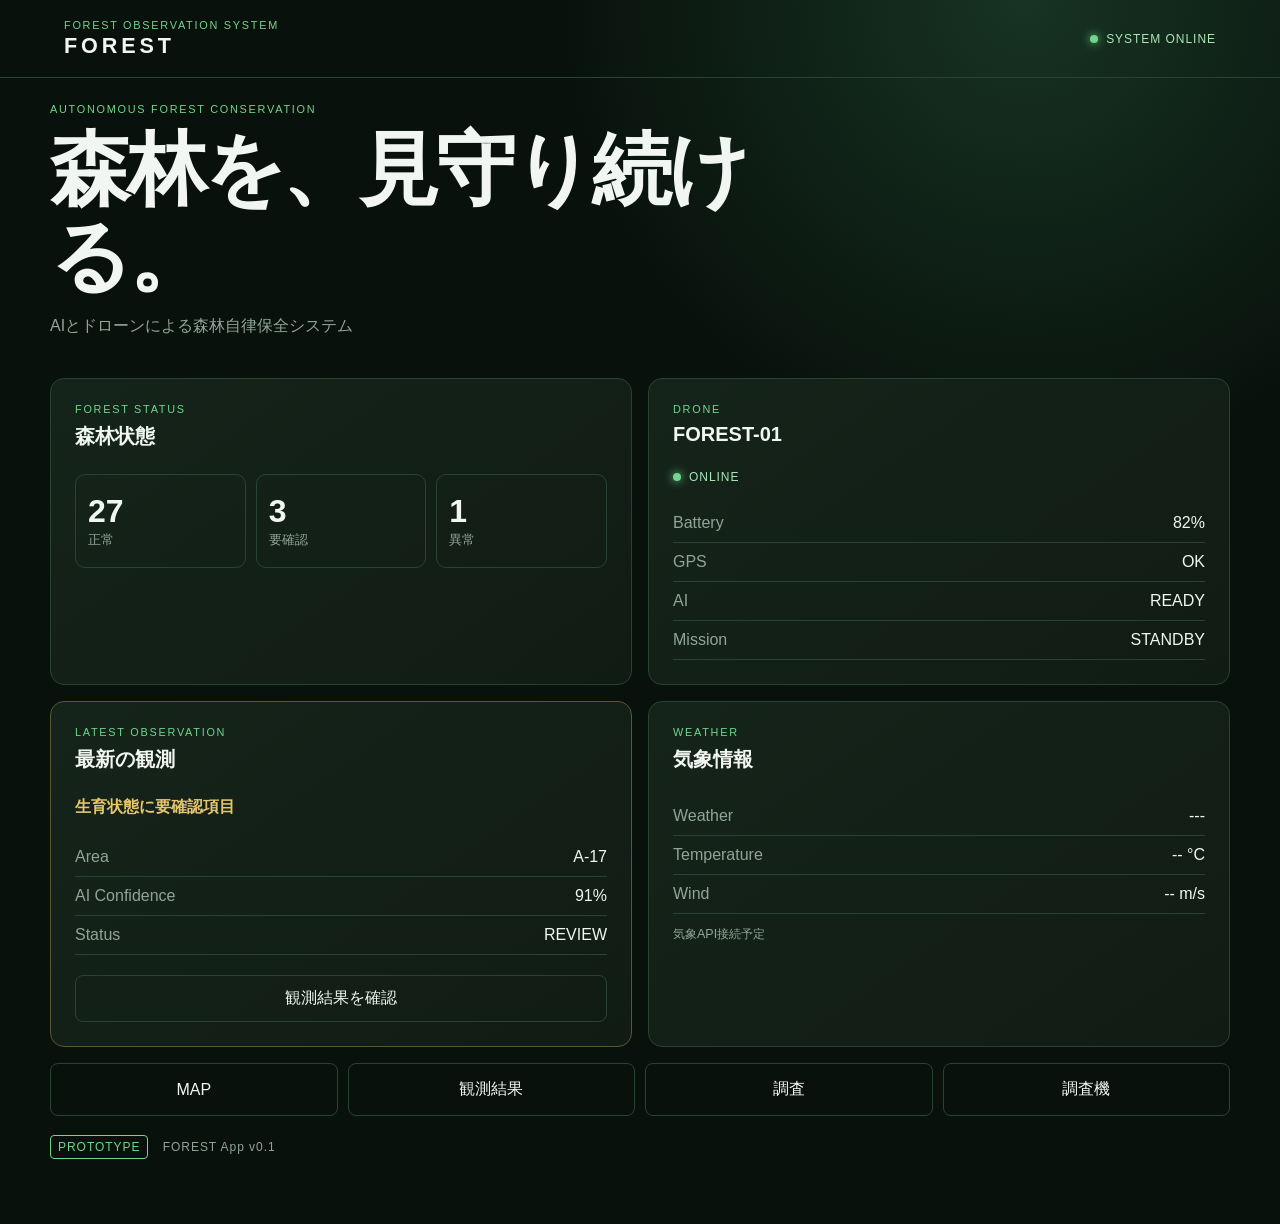
==== forest/index.html @ d8ef64b0 "feat: add FOREST web app prototype" ====
<!DOCTYPE html>
<html lang="ja">
<head>
  <meta charset="UTF-8">
  <meta name="viewport" content="width=device-width, initial-scale=1.0">
  <meta name="theme-color" content="#10261a">
  <title>FOREST | 森林自律保全システム</title>
  <link rel="stylesheet" href="./css/app.css">
</head>

<body>
  <header class="topbar">
    <div>
      <p class="eyebrow">Forest Observation System</p>
      <h1>FOREST</h1>
    </div>
    <div class="system-status">
      <span class="status-dot"></span>
      SYSTEM ONLINE
    </div>
  </header>

  <main class="container">

    <section class="hero">
      <div>
        <p class="eyebrow">AUTONOMOUS FOREST CONSERVATION</p>
        <h2>森林を、見守り続ける。</h2>
        <p class="hero-text">
          AIとドローンによる森林自律保全システム
        </p>
      </div>
    </section>

    <section class="grid">

      <article class="card">
        <p class="card-label">FOREST STATUS</p>
        <h3>森林状態</h3>

        <div class="metrics">
          <div>
            <strong>27</strong>
            <span>正常</span>
          </div>

          <div>
            <strong>3</strong>
            <span>要確認</span>
          </div>

          <div>
            <strong>1</strong>
            <span>異常</span>
          </div>
        </div>
      </article>

      <article class="card">
        <p class="card-label">DRONE</p>
        <h3>FOREST-01</h3>

        <div class="drone-state">
          <span class="status-dot"></span>
          ONLINE
        </div>

        <dl>
          <div>
            <dt>Battery</dt>
            <dd>82%</dd>
          </div>
          <div>
            <dt>GPS</dt>
            <dd>OK</dd>
          </div>
          <div>
            <dt>AI</dt>
            <dd>READY</dd>
          </div>
          <div>
            <dt>Mission</dt>
            <dd>STANDBY</dd>
          </div>
        </dl>
      </article>

      <article class="card alert-card">
        <p class="card-label">LATEST OBSERVATION</p>
        <h3>最新の観測</h3>

        <p class="alert-title">生育状態に要確認項目</p>

        <dl>
          <div>
            <dt>Area</dt>
            <dd>A-17</dd>
          </div>
          <div>
            <dt>AI Confidence</dt>
            <dd>91%</dd>
          </div>
          <div>
            <dt>Status</dt>
            <dd>REVIEW</dd>
          </div>
        </dl>

        <button type="button" id="observationButton">
          観測結果を確認
        </button>
      </article>

      <article class="card">
        <p class="card-label">WEATHER</p>
        <h3>気象情報</h3>

        <dl>
          <div>
            <dt>Weather</dt>
            <dd>---</dd>
          </div>
          <div>
            <dt>Temperature</dt>
            <dd>-- °C</dd>
          </div>
          <div>
            <dt>Wind</dt>
            <dd>-- m/s</dd>
          </div>
        </dl>

        <p class="muted">気象API接続予定</p>
      </article>

    </section>

    <nav class="navigation">
      <button type="button">MAP</button>
      <button type="button">観測結果</button>
      <button type="button">調査</button>
      <button type="button">調査機</button>
    </nav>

    <section class="development">
      <span>PROTOTYPE</span>
      FOREST App v0.1
    </section>

  </main>

  <script src="./js/app.js"></script>
</body>
</html>
---- forest/css/app.css ----
:root {
  --bg: #08110c;
  --panel: #101b14;
  --panel-light: #15241a;
  --line: #294333;
  --green: #71d58b;
  --green-soft: #a9e7b7;
  --text: #f1f6f2;
  --muted: #91a597;
  --warning: #e5c66d;
}

* {
  box-sizing: border-box;
}

html {
  background: var(--bg);
}

body {
  margin: 0;
  min-height: 100vh;
  background:
    radial-gradient(circle at 80% 0%, #173322 0%, transparent 30%),
    var(--bg);
  color: var(--text);
  font-family:
    -apple-system,
    BlinkMacSystemFont,
    "Segoe UI",
    "Noto Sans JP",
    sans-serif;
}

button {
  font: inherit;
}

.topbar {
  min-height: 78px;
  padding: 16px clamp(20px, 5vw, 70px);
  border-bottom: 1px solid var(--line);

  display: flex;
  justify-content: space-between;
  align-items: center;
}

.topbar h1 {
  margin: 2px 0 0;
  letter-spacing: 0.18em;
  font-size: 1.35rem;
}

.eyebrow,
.card-label {
  margin: 0;
  color: var(--green);
  font-size: 0.68rem;
  letter-spacing: 0.16em;
  text-transform: uppercase;
}

.system-status,
.drone-state {
  display: flex;
  align-items: center;
  gap: 8px;
  color: var(--green-soft);
  font-size: 0.75rem;
  letter-spacing: 0.08em;
}

.status-dot {
  width: 8px;
  height: 8px;
  background: var(--green);
  border-radius: 50%;
  box-shadow: 0 0 10px var(--green);
}

.container {
  width: min(1180px, calc(100% - 32px));
  margin: 0 auto;
  padding-bottom: 70px;
}

.hero {
  min-height: 300px;
  display: flex;
  align-items: center;
}

.hero h2 {
  max-width: 760px;
  margin: 12px 0;
  font-size: clamp(2.2rem, 7vw, 5rem);
  line-height: 1.08;
  letter-spacing: -0.04em;
}

.hero-text {
  color: var(--muted);
  font-size: 1rem;
}

.grid {
  display: grid;
  grid-template-columns: repeat(2, 1fr);
  gap: 16px;
}

.card {
  min-height: 230px;
  padding: 24px;
  background: linear-gradient(145deg, var(--panel-light), var(--panel));
  border: 1px solid var(--line);
  border-radius: 14px;
}

.card h3 {
  margin: 8px 0 24px;
  font-size: 1.25rem;
}

.metrics {
  display: grid;
  grid-template-columns: repeat(3, 1fr);
  gap: 10px;
}

.metrics div {
  padding: 18px 12px;
  border: 1px solid var(--line);
  border-radius: 10px;
}

.metrics strong {
  display: block;
  font-size: 2rem;
}

.metrics span {
  color: var(--muted);
  font-size: 0.8rem;
}

dl {
  margin: 20px 0 0;
}

dl div {
  padding: 10px 0;
  border-bottom: 1px solid var(--line);
  display: flex;
  justify-content: space-between;
  gap: 20px;
}

dt {
  color: var(--muted);
}

dd {
  margin: 0;
}

.alert-card {
  border-color: #5b5533;
}

.alert-title {
  color: var(--warning);
  font-weight: 600;
}

.card button,
.navigation button {
  border: 1px solid var(--line);
  border-radius: 8px;
  background: transparent;
  color: var(--text);
  cursor: pointer;
}

.card button {
  width: 100%;
  margin-top: 20px;
  padding: 12px;
}

.card button:hover,
.navigation button:hover {
  border-color: var(--green);
  color: var(--green-soft);
}

.muted {
  color: var(--muted);
  font-size: 0.78rem;
}

.navigation {
  margin-top: 16px;
  display: grid;
  grid-template-columns: repeat(4, 1fr);
  gap: 10px;
}

.navigation button {
  padding: 15px 10px;
}

.development {
  margin-top: 24px;
  color: var(--muted);
  font-size: 0.75rem;
  letter-spacing: 0.08em;
}

.development span {
  margin-right: 10px;
  padding: 4px 7px;
  border: 1px solid var(--green);
  color: var(--green);
  border-radius: 4px;
}

@media (max-width: 720px) {
  .system-status {
    font-size: 0;
  }

  .hero {
    min-height: 240px;
  }

  .grid {
    grid-template-columns: 1fr;
  }

  .navigation {
    grid-template-columns: repeat(2, 1fr);
  }

  .metrics strong {
    font-size: 1.5rem;
  }
}
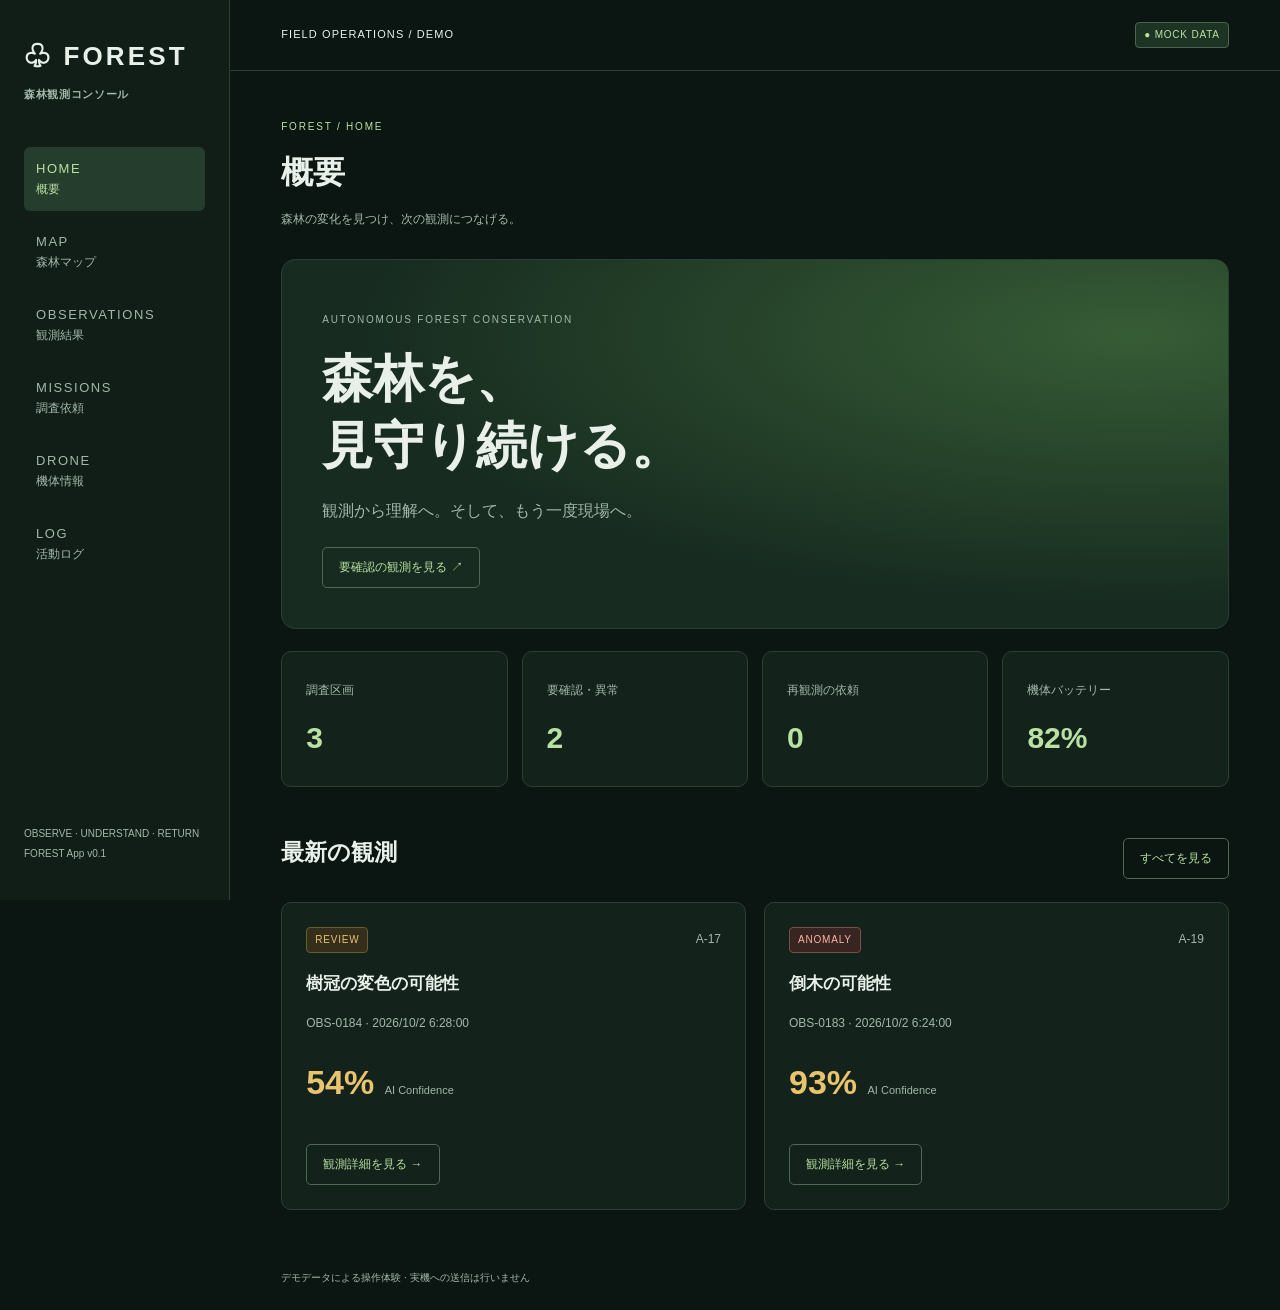
==== commit 3f1355f0: "feat: build interactive FOREST app prototype" ====
--- a/forest/index.html
+++ b/forest/index.html
@@ -1,154 +1,3 @@
-<!DOCTYPE html>
-<html lang="ja">
-<head>
-  <meta charset="UTF-8">
-  <meta name="viewport" content="width=device-width, initial-scale=1.0">
-  <meta name="theme-color" content="#10261a">
-  <title>FOREST | 森林自律保全システム</title>
-  <link rel="stylesheet" href="./css/app.css">
-</head>
-
-<body>
-  <header class="topbar">
-    <div>
-      <p class="eyebrow">Forest Observation System</p>
-      <h1>FOREST</h1>
-    </div>
-    <div class="system-status">
-      <span class="status-dot"></span>
-      SYSTEM ONLINE
-    </div>
-  </header>
-
-  <main class="container">
-
-    <section class="hero">
-      <div>
-        <p class="eyebrow">AUTONOMOUS FOREST CONSERVATION</p>
-        <h2>森林を、見守り続ける。</h2>
-        <p class="hero-text">
-          AIとドローンによる森林自律保全システム
-        </p>
-      </div>
-    </section>
-
-    <section class="grid">
-
-      <article class="card">
-        <p class="card-label">FOREST STATUS</p>
-        <h3>森林状態</h3>
-
-        <div class="metrics">
-          <div>
-            <strong>27</strong>
-            <span>正常</span>
-          </div>
-
-          <div>
-            <strong>3</strong>
-            <span>要確認</span>
-          </div>
-
-          <div>
-            <strong>1</strong>
-            <span>異常</span>
-          </div>
-        </div>
-      </article>
-
-      <article class="card">
-        <p class="card-label">DRONE</p>
-        <h3>FOREST-01</h3>
-
-        <div class="drone-state">
-          <span class="status-dot"></span>
-          ONLINE
-        </div>
-
-        <dl>
-          <div>
-            <dt>Battery</dt>
-            <dd>82%</dd>
-          </div>
-          <div>
-            <dt>GPS</dt>
-            <dd>OK</dd>
-          </div>
-          <div>
-            <dt>AI</dt>
-            <dd>READY</dd>
-          </div>
-          <div>
-            <dt>Mission</dt>
-            <dd>STANDBY</dd>
-          </div>
-        </dl>
-      </article>
-
-      <article class="card alert-card">
-        <p class="card-label">LATEST OBSERVATION</p>
-        <h3>最新の観測</h3>
-
-        <p class="alert-title">生育状態に要確認項目</p>
-
-        <dl>
-          <div>
-            <dt>Area</dt>
-            <dd>A-17</dd>
-          </div>
-          <div>
-            <dt>AI Confidence</dt>
-            <dd>91%</dd>
-          </div>
-          <div>
-            <dt>Status</dt>
-            <dd>REVIEW</dd>
-          </div>
-        </dl>
-
-        <button type="button" id="observationButton">
-          観測結果を確認
-        </button>
-      </article>
-
-      <article class="card">
-        <p class="card-label">WEATHER</p>
-        <h3>気象情報</h3>
-
-        <dl>
-          <div>
-            <dt>Weather</dt>
-            <dd>---</dd>
-          </div>
-          <div>
-            <dt>Temperature</dt>
-            <dd>-- °C</dd>
-          </div>
-          <div>
-            <dt>Wind</dt>
-            <dd>-- m/s</dd>
-          </div>
-        </dl>
-
-        <p class="muted">気象API接続予定</p>
-      </article>
-
-    </section>
-
-    <nav class="navigation">
-      <button type="button">MAP</button>
-      <button type="button">観測結果</button>
-      <button type="button">調査</button>
-      <button type="button">調査機</button>
-    </nav>
-
-    <section class="development">
-      <span>PROTOTYPE</span>
-      FOREST App v0.1
-    </section>
-
-  </main>
-
-  <script src="./js/app.js"></script>
-</body>
-</html>
+<!doctype html>
+<html lang="ja"><head><meta charset="utf-8"><meta name="viewport" content="width=device-width, initial-scale=1"><meta name="theme-color" content="#10261a"><title>FOREST | 森林観測コンソール</title><link rel="stylesheet" href="./css/app.css"></head>
+<body><a class="skip" href="#content">メインへ移動</a><aside><a class="brand" href="#home">♧ FOREST<span>森林観測コンソール</span></a><nav aria-label="メインナビゲーション"></nav><p class="aside-note">OBSERVE · UNDERSTAND · RETURN<br>FOREST App v0.1</p></aside><div class="workspace"><header><span>FIELD OPERATIONS / DEMO</span><span class="badge">● MOCK DATA</span></header><main id="content" tabindex="-1"></main><footer>デモデータによる操作体験 · 実機への送信は行いません</footer></div><div id="notice" role="status" aria-live="polite"></div><script type="module" src="./js/app.js"></script></body></html>
--- a/forest/css/app.css
+++ b/forest/css/app.css
@@ -1,250 +1 @@
-:root {
-  --bg: #08110c;
-  --panel: #101b14;
-  --panel-light: #15241a;
-  --line: #294333;
-  --green: #71d58b;
-  --green-soft: #a9e7b7;
-  --text: #f1f6f2;
-  --muted: #91a597;
-  --warning: #e5c66d;
-}
-
-* {
-  box-sizing: border-box;
-}
-
-html {
-  background: var(--bg);
-}
-
-body {
-  margin: 0;
-  min-height: 100vh;
-  background:
-    radial-gradient(circle at 80% 0%, #173322 0%, transparent 30%),
-    var(--bg);
-  color: var(--text);
-  font-family:
-    -apple-system,
-    BlinkMacSystemFont,
-    "Segoe UI",
-    "Noto Sans JP",
-    sans-serif;
-}
-
-button {
-  font: inherit;
-}
-
-.topbar {
-  min-height: 78px;
-  padding: 16px clamp(20px, 5vw, 70px);
-  border-bottom: 1px solid var(--line);
-
-  display: flex;
-  justify-content: space-between;
-  align-items: center;
-}
-
-.topbar h1 {
-  margin: 2px 0 0;
-  letter-spacing: 0.18em;
-  font-size: 1.35rem;
-}
-
-.eyebrow,
-.card-label {
-  margin: 0;
-  color: var(--green);
-  font-size: 0.68rem;
-  letter-spacing: 0.16em;
-  text-transform: uppercase;
-}
-
-.system-status,
-.drone-state {
-  display: flex;
-  align-items: center;
-  gap: 8px;
-  color: var(--green-soft);
-  font-size: 0.75rem;
-  letter-spacing: 0.08em;
-}
-
-.status-dot {
-  width: 8px;
-  height: 8px;
-  background: var(--green);
-  border-radius: 50%;
-  box-shadow: 0 0 10px var(--green);
-}
-
-.container {
-  width: min(1180px, calc(100% - 32px));
-  margin: 0 auto;
-  padding-bottom: 70px;
-}
-
-.hero {
-  min-height: 300px;
-  display: flex;
-  align-items: center;
-}
-
-.hero h2 {
-  max-width: 760px;
-  margin: 12px 0;
-  font-size: clamp(2.2rem, 7vw, 5rem);
-  line-height: 1.08;
-  letter-spacing: -0.04em;
-}
-
-.hero-text {
-  color: var(--muted);
-  font-size: 1rem;
-}
-
-.grid {
-  display: grid;
-  grid-template-columns: repeat(2, 1fr);
-  gap: 16px;
-}
-
-.card {
-  min-height: 230px;
-  padding: 24px;
-  background: linear-gradient(145deg, var(--panel-light), var(--panel));
-  border: 1px solid var(--line);
-  border-radius: 14px;
-}
-
-.card h3 {
-  margin: 8px 0 24px;
-  font-size: 1.25rem;
-}
-
-.metrics {
-  display: grid;
-  grid-template-columns: repeat(3, 1fr);
-  gap: 10px;
-}
-
-.metrics div {
-  padding: 18px 12px;
-  border: 1px solid var(--line);
-  border-radius: 10px;
-}
-
-.metrics strong {
-  display: block;
-  font-size: 2rem;
-}
-
-.metrics span {
-  color: var(--muted);
-  font-size: 0.8rem;
-}
-
-dl {
-  margin: 20px 0 0;
-}
-
-dl div {
-  padding: 10px 0;
-  border-bottom: 1px solid var(--line);
-  display: flex;
-  justify-content: space-between;
-  gap: 20px;
-}
-
-dt {
-  color: var(--muted);
-}
-
-dd {
-  margin: 0;
-}
-
-.alert-card {
-  border-color: #5b5533;
-}
-
-.alert-title {
-  color: var(--warning);
-  font-weight: 600;
-}
-
-.card button,
-.navigation button {
-  border: 1px solid var(--line);
-  border-radius: 8px;
-  background: transparent;
-  color: var(--text);
-  cursor: pointer;
-}
-
-.card button {
-  width: 100%;
-  margin-top: 20px;
-  padding: 12px;
-}
-
-.card button:hover,
-.navigation button:hover {
-  border-color: var(--green);
-  color: var(--green-soft);
-}
-
-.muted {
-  color: var(--muted);
-  font-size: 0.78rem;
-}
-
-.navigation {
-  margin-top: 16px;
-  display: grid;
-  grid-template-columns: repeat(4, 1fr);
-  gap: 10px;
-}
-
-.navigation button {
-  padding: 15px 10px;
-}
-
-.development {
-  margin-top: 24px;
-  color: var(--muted);
-  font-size: 0.75rem;
-  letter-spacing: 0.08em;
-}
-
-.development span {
-  margin-right: 10px;
-  padding: 4px 7px;
-  border: 1px solid var(--green);
-  color: var(--green);
-  border-radius: 4px;
-}
-
-@media (max-width: 720px) {
-  .system-status {
-    font-size: 0;
-  }
-
-  .hero {
-    min-height: 240px;
-  }
-
-  .grid {
-    grid-template-columns: 1fr;
-  }
-
-  .navigation {
-    grid-template-columns: repeat(2, 1fr);
-  }
-
-  .metrics strong {
-    font-size: 1.5rem;
-  }
-}
+:root{color-scheme:dark;--bg:#0b1511;--panel:#13221b;--line:#2a4034;--text:#e8f0e9;--muted:#a2b8a9;--green:#b9e1a1;--amber:#e9c36e}*{box-sizing:border-box}body{margin:0;background:var(--bg);color:var(--text);font-family:Inter,'Segoe UI','Noto Sans JP',sans-serif;line-height:1.6}a{color:inherit;text-decoration:none}button,select{font:inherit}button,a,select{touch-action:manipulation}a:focus-visible,button:focus-visible,select:focus-visible{outline:3px solid var(--amber);outline-offset:4px}.skip{position:absolute;left:20px;top:-80px;z-index:10;background:var(--panel);padding:12px}.skip:focus{top:10px}aside{position:fixed;inset:0 auto 0 0;width:230px;border-right:1px solid var(--line);padding:36px 24px;background:#101e17}.brand{font-size:26px;font-weight:750;letter-spacing:.12em}.brand span{display:block;font-size:11px;color:var(--muted);letter-spacing:.06em;margin:8px 0 44px}nav{display:grid;gap:9px}nav a{padding:12px;border-radius:6px;color:var(--muted);font-size:12px}nav span{display:block;letter-spacing:.12em;font-size:13px}nav a:hover,nav a[aria-current]{background:#253d2c;color:var(--green)}.aside-note{position:absolute;bottom:24px;font-size:10px;color:var(--muted);line-height:2}.workspace{margin-left:230px}header{display:flex;justify-content:space-between;align-items:center;padding:22px 4vw;border-bottom:1px solid var(--line);font-size:11px;letter-spacing:.1em}main{max-width:1350px;margin:auto;padding:36px 4vw;outline:none}h1{font-size:32px;margin:6px 0}h2{font-size:23px}h3{font-size:17px}p{margin:12px 0}.eyebrow{font-size:10px;letter-spacing:.18em;color:var(--green)}.muted,figcaption{color:var(--muted);font-size:12px}.page-heading{margin-bottom:30px}.hero{padding:40px;border:1px solid var(--line);border-radius:14px;background:radial-gradient(ellipse at 90% 20%,#365c35,transparent 65%),#172b20;position:relative;overflow:hidden}.hero h2{font-size:clamp(32px,4vw,58px);line-height:1.3;margin:18px 0}.hero p{color:var(--muted)}.grid{display:grid;grid-template-columns:repeat(2,minmax(0,1fr));gap:18px}.stats{display:grid;grid-template-columns:repeat(4,minmax(0,1fr));gap:14px;margin:22px 0}.stats strong{display:block;font-size:30px;color:var(--green);margin-top:12px}.card{background:var(--panel);border:1px solid var(--line);border-radius:10px;padding:24px;min-width:0}.row,.section-title{display:flex;align-items:center;justify-content:space-between;gap:12px}.section-title{margin:28px 0 12px}.badge{display:inline-block;color:var(--green);border:1px solid #4b6650;background:#1d3424;border-radius:4px;padding:4px 8px;font-size:10px;letter-spacing:.08em}.review,.requested{color:var(--amber);background:#342e1b;border-color:#695b32}.anomaly{color:#ffb1a3;background:#382521;border-color:#795046}.button,button{display:inline-block;padding:10px 16px;border:1px solid #506a51;border-radius:5px;background:transparent;color:var(--green);cursor:pointer;font-size:12px;margin-top:12px}button.primary{background:var(--green);color:#132217;width:100%;font-weight:700}button:disabled{opacity:.6;cursor:default}.button:hover,button:enabled:hover{background:#2b4430}.primary:enabled:hover{background:#d1f2bd}.confidence{color:var(--muted);font-size:11px;margin:22px 0}.confidence strong{font-size:34px;color:var(--amber);margin-right:8px}dl{font-size:12px}dl div{display:flex;justify-content:space-between;gap:20px;padding:10px 0;border-bottom:1px solid var(--line)}dt{color:var(--muted)}dd{margin:0;text-align:right;overflow-wrap:anywhere}.detail{display:grid;grid-template-columns:1.1fr 1fr;gap:24px;margin-top:24px}figure{margin:0}img{width:100%;border:1px solid var(--line);border-radius:10px}figcaption{margin:12px 0}.filter{display:block;margin:0 0 24px;font-size:13px}select{background:var(--panel);color:var(--text);padding:8px 16px;border:1px solid var(--line);border-radius:5px;margin-left:12px}.forest-map{position:relative;aspect-ratio:1.65;border:1px solid var(--line);border-radius:12px;background:repeating-linear-gradient(30deg,transparent 0 32px,#253e2b 33px 34px),radial-gradient(ellipse,#213f2e,#11231b);overflow:hidden}.area{position:absolute;border:1px dashed #7f9c73;background:#45664333;border-radius:28% 15% 26% 12%;padding:12px}.area span{font-size:12px;color:#d7e7cb}.area small{display:block;font-size:10px}.marker{position:absolute;transform:translate(-50%,-50%);width:32px;height:32px;display:grid;place-items:center;border:2px solid #f2dab0;border-radius:50%;background:#70552b;color:white;font-weight:bold;box-shadow:0 0 0 7px #dcc66b18}.marker.normal{background:#365f3e;border-color:#b9e1a1}.marker.anomaly{background:#7b4132;border-color:#ffb1a3}.marker.drone{background:#284855;border-color:#a7dbeb;border-radius:6px}.north{position:absolute;right:20px;top:12px}.map-caption{position:absolute;bottom:10px;left:16px;font-size:10px;color:var(--muted)}.legend{font-size:12px;margin:20px 0 30px}.legend span{color:var(--amber)}.battery{height:14px;background:#29362a;margin-top:30px;border-radius:8px;overflow:hidden}.battery span{display:block;height:100%;background:var(--green)}.timeline{display:grid;gap:16px}footer{padding:24px 4vw;color:var(--muted);font-size:10px}#notice:not(:empty){position:fixed;bottom:24px;right:24px;max-width:calc(100% - 48px);padding:18px;background:#d3e8c4;color:#152219;border-radius:8px;box-shadow:0 12px 40px #0007;z-index:20}.warning{color:var(--amber);font-size:12px}@media(max-width:1000px){aside{width:190px;padding:28px 18px}.workspace{margin-left:190px}.stats{grid-template-columns:repeat(2,1fr)}.detail{grid-template-columns:1fr}}@media(max-width:650px){aside{position:static;width:auto;border-right:0;padding:18px 16px}.brand{font-size:22px}.brand span{margin:2px 0 18px}.aside-note{display:none}nav{grid-template-columns:repeat(3,1fr);gap:6px}nav a{padding:9px;font-size:10px}nav span{font-size:10px}.workspace{margin:0}header{padding:14px 20px;font-size:9px}main{padding:26px 18px}.grid{grid-template-columns:1fr}.hero{padding:26px}.card{padding:20px}.section-title h2{font-size:19px}.area{padding:8px}.area small{display:none}.forest-map{aspect-ratio:1.15}.marker{width:30px;height:30px}.stats{gap:10px}.stats .card{padding:16px}.row{flex-wrap:wrap}#notice:not(:empty){bottom:16px;right:16px;max-width:calc(100% - 32px)}}
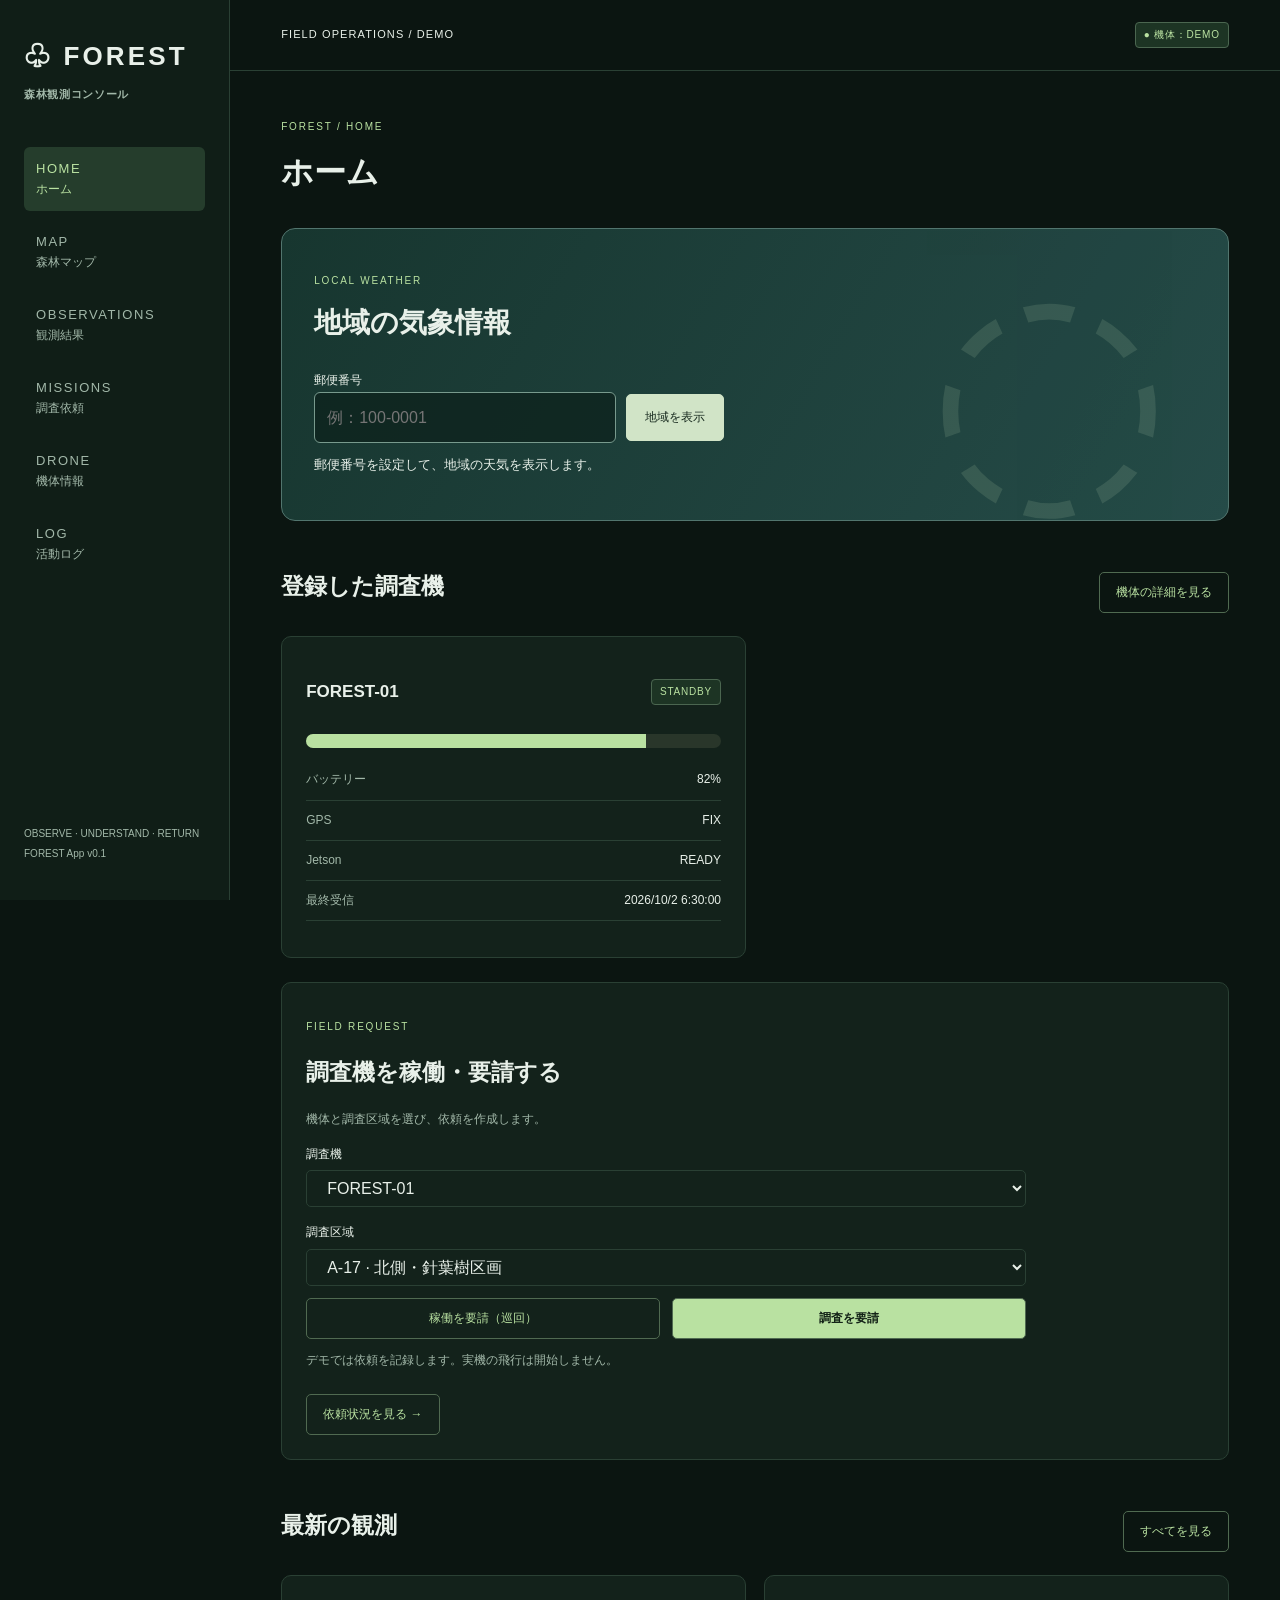
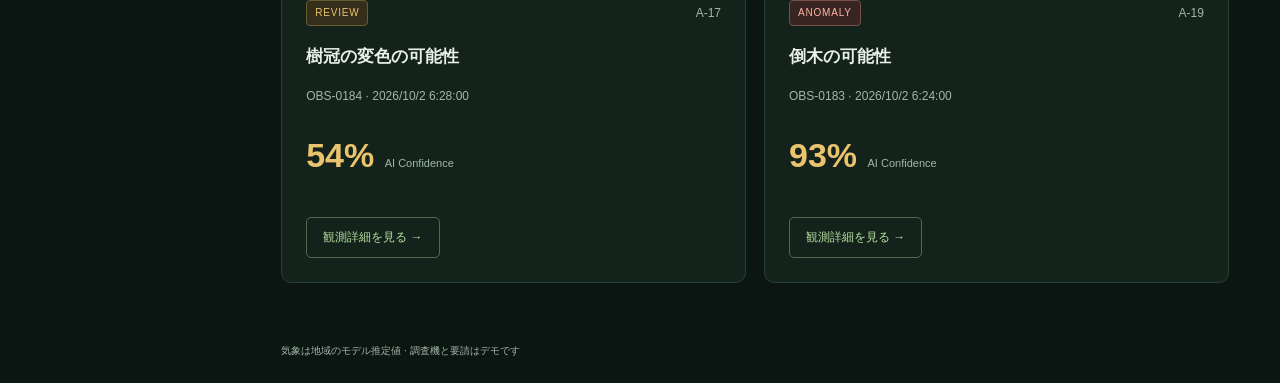
==== commit 6eb39fb6: "feat: prioritize regional weather and drone requests on home" ====
--- a/forest/index.html
+++ b/forest/index.html
@@ -1,3 +1,3 @@
 <!doctype html>
 <html lang="ja"><head><meta charset="utf-8"><meta name="viewport" content="width=device-width, initial-scale=1"><meta name="theme-color" content="#10261a"><title>FOREST | 森林観測コンソール</title><link rel="stylesheet" href="./css/app.css"></head>
-<body><a class="skip" href="#content">メインへ移動</a><aside><a class="brand" href="#home">♧ FOREST<span>森林観測コンソール</span></a><nav aria-label="メインナビゲーション"></nav><p class="aside-note">OBSERVE · UNDERSTAND · RETURN<br>FOREST App v0.1</p></aside><div class="workspace"><header><span>FIELD OPERATIONS / DEMO</span><span class="badge">● MOCK DATA</span></header><main id="content" tabindex="-1"></main><footer>デモデータによる操作体験 · 実機への送信は行いません</footer></div><div id="notice" role="status" aria-live="polite"></div><script type="module" src="./js/app.js"></script></body></html>+<body><a class="skip" href="#content">メインへ移動</a><aside><a class="brand" href="#home">♧ FOREST<span>森林観測コンソール</span></a><nav aria-label="メインナビゲーション"></nav><p class="aside-note">OBSERVE · UNDERSTAND · RETURN<br>FOREST App v0.1</p></aside><div class="workspace"><header><span>FIELD OPERATIONS / DEMO</span><span class="badge">● 機体：DEMO</span></header><main id="content" tabindex="-1"></main><footer>気象は地域のモデル推定値 · 調査機と要請はデモです</footer></div><div id="notice" role="status" aria-live="polite"></div><script type="module" src="./js/app.js"></script></body></html>
--- a/forest/css/app.css
+++ b/forest/css/app.css
@@ -1 +1,10 @@
-:root{color-scheme:dark;--bg:#0b1511;--panel:#13221b;--line:#2a4034;--text:#e8f0e9;--muted:#a2b8a9;--green:#b9e1a1;--amber:#e9c36e}*{box-sizing:border-box}body{margin:0;background:var(--bg);color:var(--text);font-family:Inter,'Segoe UI','Noto Sans JP',sans-serif;line-height:1.6}a{color:inherit;text-decoration:none}button,select{font:inherit}button,a,select{touch-action:manipulation}a:focus-visible,button:focus-visible,select:focus-visible{outline:3px solid var(--amber);outline-offset:4px}.skip{position:absolute;left:20px;top:-80px;z-index:10;background:var(--panel);padding:12px}.skip:focus{top:10px}aside{position:fixed;inset:0 auto 0 0;width:230px;border-right:1px solid var(--line);padding:36px 24px;background:#101e17}.brand{font-size:26px;font-weight:750;letter-spacing:.12em}.brand span{display:block;font-size:11px;color:var(--muted);letter-spacing:.06em;margin:8px 0 44px}nav{display:grid;gap:9px}nav a{padding:12px;border-radius:6px;color:var(--muted);font-size:12px}nav span{display:block;letter-spacing:.12em;font-size:13px}nav a:hover,nav a[aria-current]{background:#253d2c;color:var(--green)}.aside-note{position:absolute;bottom:24px;font-size:10px;color:var(--muted);line-height:2}.workspace{margin-left:230px}header{display:flex;justify-content:space-between;align-items:center;padding:22px 4vw;border-bottom:1px solid var(--line);font-size:11px;letter-spacing:.1em}main{max-width:1350px;margin:auto;padding:36px 4vw;outline:none}h1{font-size:32px;margin:6px 0}h2{font-size:23px}h3{font-size:17px}p{margin:12px 0}.eyebrow{font-size:10px;letter-spacing:.18em;color:var(--green)}.muted,figcaption{color:var(--muted);font-size:12px}.page-heading{margin-bottom:30px}.hero{padding:40px;border:1px solid var(--line);border-radius:14px;background:radial-gradient(ellipse at 90% 20%,#365c35,transparent 65%),#172b20;position:relative;overflow:hidden}.hero h2{font-size:clamp(32px,4vw,58px);line-height:1.3;margin:18px 0}.hero p{color:var(--muted)}.grid{display:grid;grid-template-columns:repeat(2,minmax(0,1fr));gap:18px}.stats{display:grid;grid-template-columns:repeat(4,minmax(0,1fr));gap:14px;margin:22px 0}.stats strong{display:block;font-size:30px;color:var(--green);margin-top:12px}.card{background:var(--panel);border:1px solid var(--line);border-radius:10px;padding:24px;min-width:0}.row,.section-title{display:flex;align-items:center;justify-content:space-between;gap:12px}.section-title{margin:28px 0 12px}.badge{display:inline-block;color:var(--green);border:1px solid #4b6650;background:#1d3424;border-radius:4px;padding:4px 8px;font-size:10px;letter-spacing:.08em}.review,.requested{color:var(--amber);background:#342e1b;border-color:#695b32}.anomaly{color:#ffb1a3;background:#382521;border-color:#795046}.button,button{display:inline-block;padding:10px 16px;border:1px solid #506a51;border-radius:5px;background:transparent;color:var(--green);cursor:pointer;font-size:12px;margin-top:12px}button.primary{background:var(--green);color:#132217;width:100%;font-weight:700}button:disabled{opacity:.6;cursor:default}.button:hover,button:enabled:hover{background:#2b4430}.primary:enabled:hover{background:#d1f2bd}.confidence{color:var(--muted);font-size:11px;margin:22px 0}.confidence strong{font-size:34px;color:var(--amber);margin-right:8px}dl{font-size:12px}dl div{display:flex;justify-content:space-between;gap:20px;padding:10px 0;border-bottom:1px solid var(--line)}dt{color:var(--muted)}dd{margin:0;text-align:right;overflow-wrap:anywhere}.detail{display:grid;grid-template-columns:1.1fr 1fr;gap:24px;margin-top:24px}figure{margin:0}img{width:100%;border:1px solid var(--line);border-radius:10px}figcaption{margin:12px 0}.filter{display:block;margin:0 0 24px;font-size:13px}select{background:var(--panel);color:var(--text);padding:8px 16px;border:1px solid var(--line);border-radius:5px;margin-left:12px}.forest-map{position:relative;aspect-ratio:1.65;border:1px solid var(--line);border-radius:12px;background:repeating-linear-gradient(30deg,transparent 0 32px,#253e2b 33px 34px),radial-gradient(ellipse,#213f2e,#11231b);overflow:hidden}.area{position:absolute;border:1px dashed #7f9c73;background:#45664333;border-radius:28% 15% 26% 12%;padding:12px}.area span{font-size:12px;color:#d7e7cb}.area small{display:block;font-size:10px}.marker{position:absolute;transform:translate(-50%,-50%);width:32px;height:32px;display:grid;place-items:center;border:2px solid #f2dab0;border-radius:50%;background:#70552b;color:white;font-weight:bold;box-shadow:0 0 0 7px #dcc66b18}.marker.normal{background:#365f3e;border-color:#b9e1a1}.marker.anomaly{background:#7b4132;border-color:#ffb1a3}.marker.drone{background:#284855;border-color:#a7dbeb;border-radius:6px}.north{position:absolute;right:20px;top:12px}.map-caption{position:absolute;bottom:10px;left:16px;font-size:10px;color:var(--muted)}.legend{font-size:12px;margin:20px 0 30px}.legend span{color:var(--amber)}.battery{height:14px;background:#29362a;margin-top:30px;border-radius:8px;overflow:hidden}.battery span{display:block;height:100%;background:var(--green)}.timeline{display:grid;gap:16px}footer{padding:24px 4vw;color:var(--muted);font-size:10px}#notice:not(:empty){position:fixed;bottom:24px;right:24px;max-width:calc(100% - 48px);padding:18px;background:#d3e8c4;color:#152219;border-radius:8px;box-shadow:0 12px 40px #0007;z-index:20}.warning{color:var(--amber);font-size:12px}@media(max-width:1000px){aside{width:190px;padding:28px 18px}.workspace{margin-left:190px}.stats{grid-template-columns:repeat(2,1fr)}.detail{grid-template-columns:1fr}}@media(max-width:650px){aside{position:static;width:auto;border-right:0;padding:18px 16px}.brand{font-size:22px}.brand span{margin:2px 0 18px}.aside-note{display:none}nav{grid-template-columns:repeat(3,1fr);gap:6px}nav a{padding:9px;font-size:10px}nav span{font-size:10px}.workspace{margin:0}header{padding:14px 20px;font-size:9px}main{padding:26px 18px}.grid{grid-template-columns:1fr}.hero{padding:26px}.card{padding:20px}.section-title h2{font-size:19px}.area{padding:8px}.area small{display:none}.forest-map{aspect-ratio:1.15}.marker{width:30px;height:30px}.stats{gap:10px}.stats .card{padding:16px}.row{flex-wrap:wrap}#notice:not(:empty){bottom:16px;right:16px;max-width:calc(100% - 32px)}}+:root{color-scheme:dark;--bg:#0b1511;--panel:#13221b;--line:#2a4034;--text:#e8f0e9;--muted:#a2b8a9;--green:#b9e1a1;--amber:#e9c36e}*{box-sizing:border-box}body{margin:0;background:var(--bg);color:var(--text);font-family:Inter,'Segoe UI','Noto Sans JP',sans-serif;line-height:1.6}a{color:inherit;text-decoration:none}button,select{font:inherit}button,a,select{touch-action:manipulation}a:focus-visible,button:focus-visible,select:focus-visible{outline:3px solid var(--amber);outline-offset:4px}.skip{position:absolute;left:20px;top:-80px;z-index:10;background:var(--panel);padding:12px}.skip:focus{top:10px}aside{position:fixed;inset:0 auto 0 0;width:230px;border-right:1px solid var(--line);padding:36px 24px;background:#101e17}.brand{font-size:26px;font-weight:750;letter-spacing:.12em}.brand span{display:block;font-size:11px;color:var(--muted);letter-spacing:.06em;margin:8px 0 44px}nav{display:grid;gap:9px}nav a{padding:12px;border-radius:6px;color:var(--muted);font-size:12px}nav span{display:block;letter-spacing:.12em;font-size:13px}nav a:hover,nav a[aria-current]{background:#253d2c;color:var(--green)}.aside-note{position:absolute;bottom:24px;font-size:10px;color:var(--muted);line-height:2}.workspace{margin-left:230px}header{display:flex;justify-content:space-between;align-items:center;padding:22px 4vw;border-bottom:1px solid var(--line);font-size:11px;letter-spacing:.1em}main{max-width:1350px;margin:auto;padding:36px 4vw;outline:none}h1{font-size:32px;margin:6px 0}h2{font-size:23px}h3{font-size:17px}p{margin:12px 0}.eyebrow{font-size:10px;letter-spacing:.18em;color:var(--green)}.muted,figcaption{color:var(--muted);font-size:12px}.page-heading{margin-bottom:30px}.hero{padding:40px;border:1px solid var(--line);border-radius:14px;background:radial-gradient(ellipse at 90% 20%,#365c35,transparent 65%),#172b20;position:relative;overflow:hidden}.hero h2{font-size:clamp(32px,4vw,58px);line-height:1.3;margin:18px 0}.hero p{color:var(--muted)}.grid{display:grid;grid-template-columns:repeat(2,minmax(0,1fr));gap:18px}.stats{display:grid;grid-template-columns:repeat(4,minmax(0,1fr));gap:14px;margin:22px 0}.stats strong{display:block;font-size:30px;color:var(--green);margin-top:12px}.card{background:var(--panel);border:1px solid var(--line);border-radius:10px;padding:24px;min-width:0}.row,.section-title{display:flex;align-items:center;justify-content:space-between;gap:12px}.section-title{margin:28px 0 12px}.badge{display:inline-block;color:var(--green);border:1px solid #4b6650;background:#1d3424;border-radius:4px;padding:4px 8px;font-size:10px;letter-spacing:.08em}.review,.requested{color:var(--amber);background:#342e1b;border-color:#695b32}.anomaly{color:#ffb1a3;background:#382521;border-color:#795046}.button,button{display:inline-block;padding:10px 16px;border:1px solid #506a51;border-radius:5px;background:transparent;color:var(--green);cursor:pointer;font-size:12px;margin-top:12px}button.primary{background:var(--green);color:#132217;width:100%;font-weight:700}button:disabled{opacity:.6;cursor:default}.button:hover,button:enabled:hover{background:#2b4430}.primary:enabled:hover{background:#d1f2bd}.confidence{color:var(--muted);font-size:11px;margin:22px 0}.confidence strong{font-size:34px;color:var(--amber);margin-right:8px}dl{font-size:12px}dl div{display:flex;justify-content:space-between;gap:20px;padding:10px 0;border-bottom:1px solid var(--line)}dt{color:var(--muted)}dd{margin:0;text-align:right;overflow-wrap:anywhere}.detail{display:grid;grid-template-columns:1.1fr 1fr;gap:24px;margin-top:24px}figure{margin:0}img{width:100%;border:1px solid var(--line);border-radius:10px}figcaption{margin:12px 0}.filter{display:block;margin:0 0 24px;font-size:13px}select{background:var(--panel);color:var(--text);padding:8px 16px;border:1px solid var(--line);border-radius:5px;margin-left:12px}.forest-map{position:relative;aspect-ratio:1.65;border:1px solid var(--line);border-radius:12px;background:repeating-linear-gradient(30deg,transparent 0 32px,#253e2b 33px 34px),radial-gradient(ellipse,#213f2e,#11231b);overflow:hidden}.area{position:absolute;border:1px dashed #7f9c73;background:#45664333;border-radius:28% 15% 26% 12%;padding:12px}.area span{font-size:12px;color:#d7e7cb}.area small{display:block;font-size:10px}.marker{position:absolute;transform:translate(-50%,-50%);width:32px;height:32px;display:grid;place-items:center;border:2px solid #f2dab0;border-radius:50%;background:#70552b;color:white;font-weight:bold;box-shadow:0 0 0 7px #dcc66b18}.marker.normal{background:#365f3e;border-color:#b9e1a1}.marker.anomaly{background:#7b4132;border-color:#ffb1a3}.marker.drone{background:#284855;border-color:#a7dbeb;border-radius:6px}.north{position:absolute;right:20px;top:12px}.map-caption{position:absolute;bottom:10px;left:16px;font-size:10px;color:var(--muted)}.legend{font-size:12px;margin:20px 0 30px}.legend span{color:var(--amber)}.battery{height:14px;background:#29362a;margin-top:30px;border-radius:8px;overflow:hidden}.battery span{display:block;height:100%;background:var(--green)}.timeline{display:grid;gap:16px}footer{padding:24px 4vw;color:var(--muted);font-size:10px}#notice:not(:empty){position:fixed;bottom:24px;right:24px;max-width:calc(100% - 48px);padding:18px;background:#d3e8c4;color:#152219;border-radius:8px;box-shadow:0 12px 40px #0007;z-index:20}.warning{color:var(--amber);font-size:12px}@media(max-width:1000px){aside{width:190px;padding:28px 18px}.workspace{margin-left:190px}.stats{grid-template-columns:repeat(2,1fr)}.detail{grid-template-columns:1fr}}@media(max-width:650px){aside{position:static;width:auto;border-right:0;padding:18px 16px}.brand{font-size:22px}.brand span{margin:2px 0 18px}.aside-note{display:none}nav{grid-template-columns:repeat(3,1fr);gap:6px}nav a{padding:9px;font-size:10px}nav span{font-size:10px}.workspace{margin:0}header{padding:14px 20px;font-size:9px}main{padding:26px 18px}.grid{grid-template-columns:1fr}.hero{padding:26px}.card{padding:20px}.section-title h2{font-size:19px}.area{padding:8px}.area small{display:none}.forest-map{aspect-ratio:1.15}.marker{width:30px;height:30px}.stats{gap:10px}.stats .card{padding:16px}.row{flex-wrap:wrap}#notice:not(:empty){bottom:16px;right:16px;max-width:calc(100% - 32px)}}
+/* Home: weather first, then fleet and field requests. */
+.weather-panel{position:relative;isolation:isolate;overflow:hidden;padding:32px;border:1px solid #52756e;border-radius:14px;min-height:290px;background:linear-gradient(120deg,#17362f,#254b48)}
+.weather-panel.clear{background:linear-gradient(115deg,#183832,#36564b 55%,#756437)}
+.weather-panel.cloudy{background:linear-gradient(120deg,#233c3e,#4c6268)}
+.weather-panel.rain{background:linear-gradient(120deg,#142d35,#304c62)}
+.weather-panel.snow{background:linear-gradient(120deg,#24414b,#4b6b74)}
+.weather-panel.night{background:linear-gradient(120deg,#152327,#253355)}
+.weather-art{position:absolute;right:6%;top:-38px;font-size:280px;color:#d7eec1;opacity:.12;z-index:-1;line-height:1.4;pointer-events:none}
+.rain .weather-art{color:#b4d6ff}.snow .weather-art{color:white}.weather-content{max-width:850px}.weather-panel h2{font-size:28px;margin:8px 0 20px}.weather-panel label{font-size:12px}.postal-row{display:flex;gap:10px;align-items:center;max-width:410px}.postal-row input{min-width:0;width:100%;font:inherit;background:#0d211bbd;color:var(--text);border:1px solid #789a8d;border-radius:6px;padding:12px}.postal-row button{flex-shrink:0;margin:0;padding:13px 18px;background:#d1e4c7;color:#17291e;border-color:#d1e4c7}.weather-status{font-size:13px;min-height:21px}.weather-reading{display:flex;align-items:baseline;gap:24px}.weather-reading>strong{font-size:64px;font-weight:500;line-height:1.4}.weather-reading small{font-size:26px;margin-left:6px}.weather-reading>span{font-size:20px}.weather-metrics{display:grid;grid-template-columns:repeat(4,minmax(0,1fr));gap:20px;margin:20px 0}.weather-metrics span{display:block;font-size:12px;color:#c7d9d1}.weather-metrics strong{font-size:20px;font-weight:500}.weather-source{font-size:10px;color:#d4e2d9}.weather-source a{text-decoration:underline}.drone-summary .battery{margin-top:12px}.dispatch{margin-top:24px}.dispatch form{max-width:720px}.dispatch label{display:block;font-size:12px;margin-top:16px}.dispatch select{margin:6px 0 0;width:100%}.dispatch-actions{display:flex;gap:12px}.dispatch-actions button{flex:1}.dispatch-actions button.primary{width:auto}input:focus-visible{outline:3px solid var(--amber);outline-offset:3px}@media(max-width:650px){.weather-panel{padding:24px}.weather-panel h2{font-size:25px}.weather-reading>strong{font-size:52px}.weather-metrics{grid-template-columns:repeat(2,1fr);gap:14px}.weather-art{right:-20px;font-size:220px;top:90px}.postal-row button{padding:13px 12px}.dispatch-actions{flex-direction:column;gap:0}}
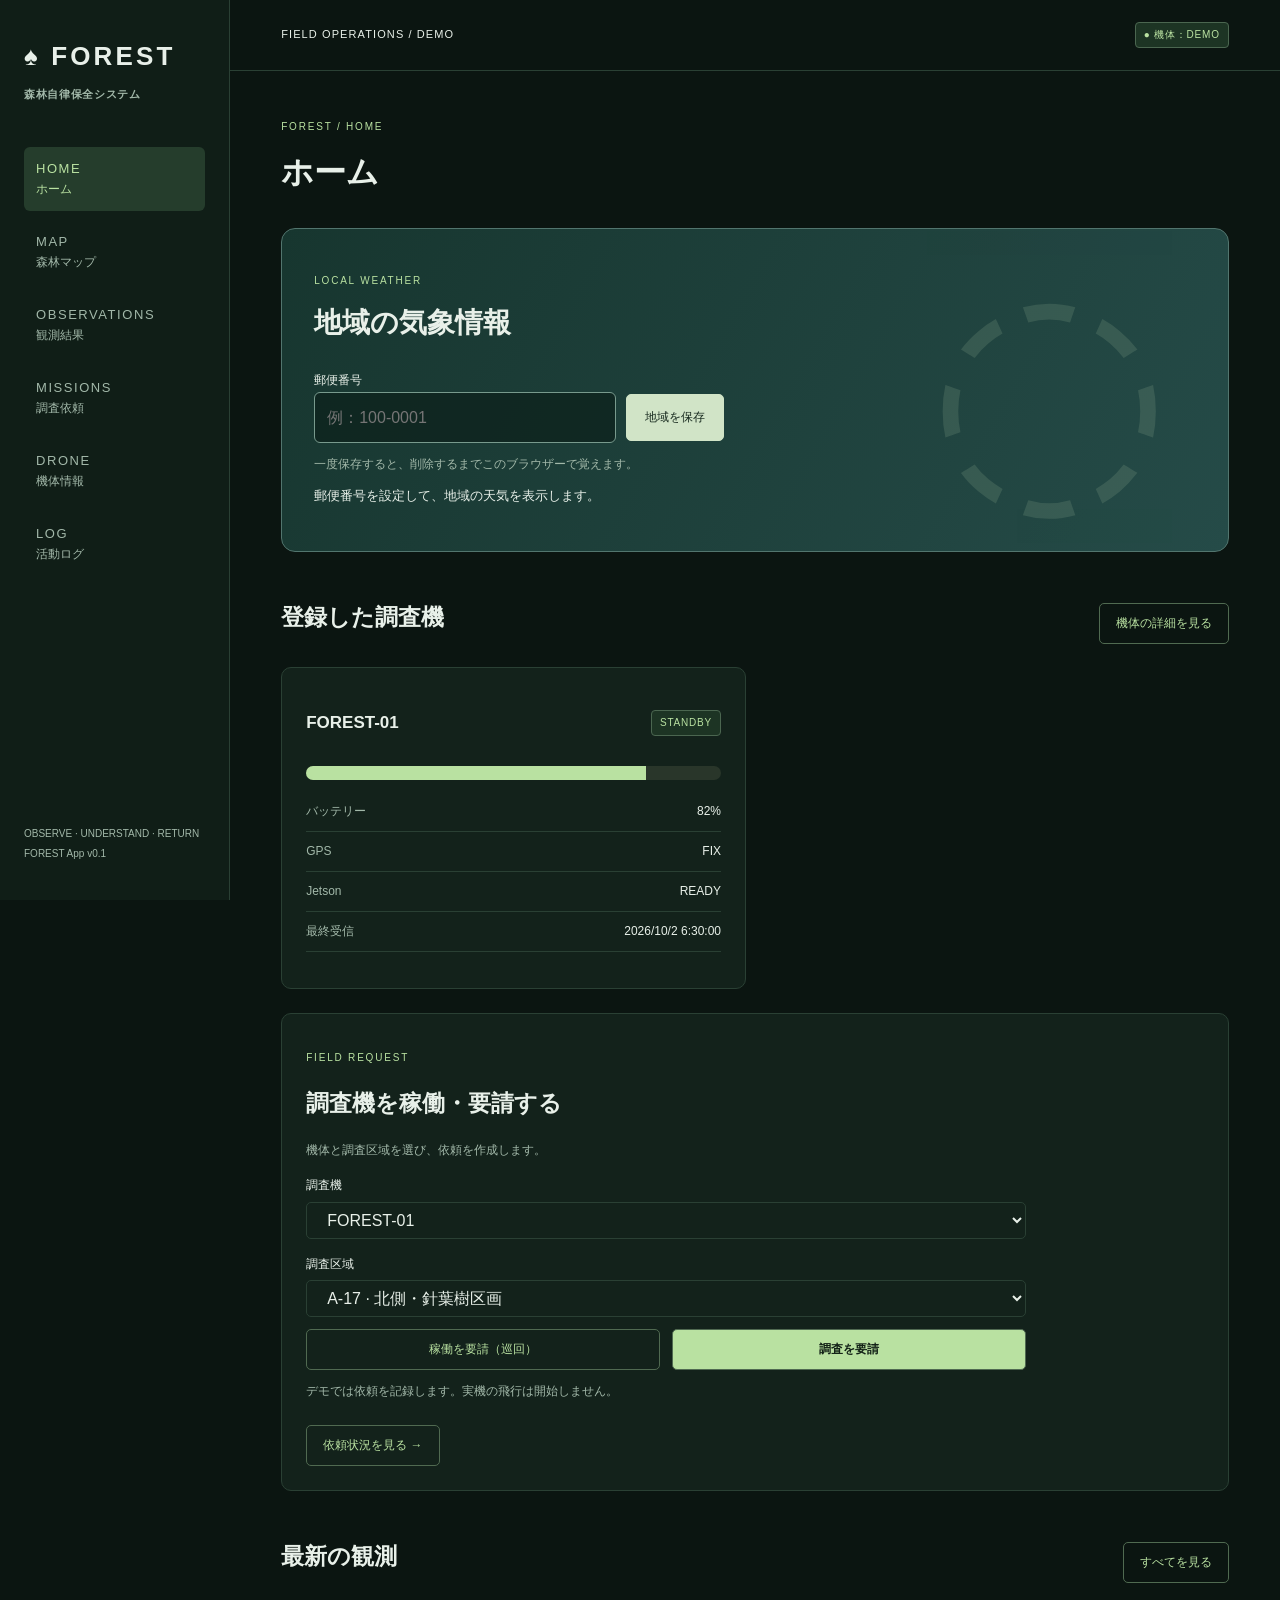
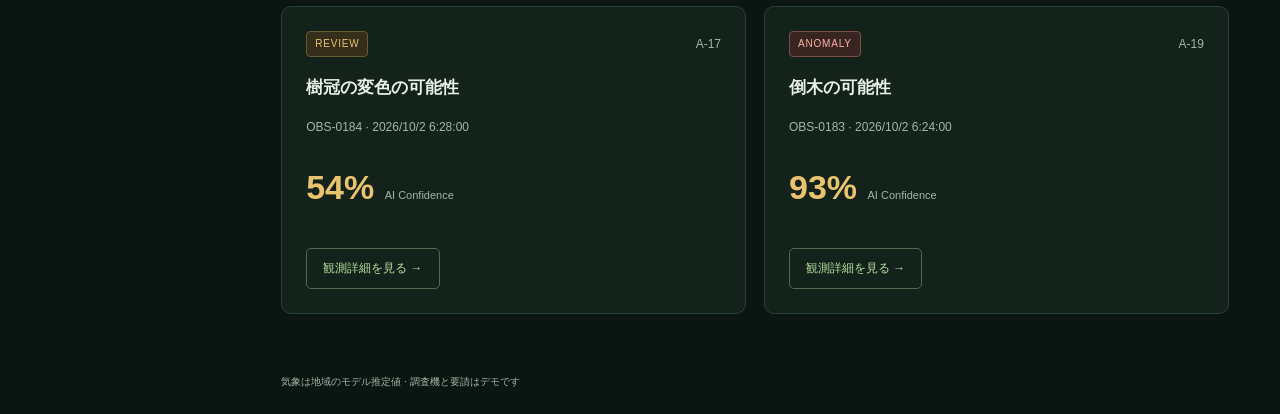
==== commit 375ae6f7: "feat: remember weather region and update FOREST branding" ====
--- a/forest/index.html
+++ b/forest/index.html
@@ -1,3 +1,3 @@
 <!doctype html>
-<html lang="ja"><head><meta charset="utf-8"><meta name="viewport" content="width=device-width, initial-scale=1"><meta name="theme-color" content="#10261a"><title>FOREST | 森林観測コンソール</title><link rel="stylesheet" href="./css/app.css"></head>
-<body><a class="skip" href="#content">メインへ移動</a><aside><a class="brand" href="#home">♧ FOREST<span>森林観測コンソール</span></a><nav aria-label="メインナビゲーション"></nav><p class="aside-note">OBSERVE · UNDERSTAND · RETURN<br>FOREST App v0.1</p></aside><div class="workspace"><header><span>FIELD OPERATIONS / DEMO</span><span class="badge">● 機体：DEMO</span></header><main id="content" tabindex="-1"></main><footer>気象は地域のモデル推定値 · 調査機と要請はデモです</footer></div><div id="notice" role="status" aria-live="polite"></div><script type="module" src="./js/app.js"></script></body></html>+<html lang="ja"><head><meta charset="utf-8"><meta name="viewport" content="width=device-width, initial-scale=1"><meta name="theme-color" content="#10261a"><title>FOREST | 森林自律保全システム</title><link rel="stylesheet" href="./css/app.css"></head>
+<body><a class="skip" href="#content">メインへ移動</a><aside><a class="brand" href="#home">♠ FOREST<span>森林自律保全システム</span></a><nav aria-label="メインナビゲーション"></nav><p class="aside-note">OBSERVE · UNDERSTAND · RETURN<br>FOREST App v0.1</p></aside><div class="workspace"><header><span>FIELD OPERATIONS / DEMO</span><span class="badge">● 機体：DEMO</span></header><main id="content" tabindex="-1"></main><footer>気象は地域のモデル推定値 · 調査機と要請はデモです</footer></div><div id="notice" role="status" aria-live="polite"></div><script type="module" src="./js/app.js"></script></body></html>
--- a/forest/css/app.css
+++ b/forest/css/app.css
@@ -8,3 +8,5 @@
 .weather-panel.night{background:linear-gradient(120deg,#152327,#253355)}
 .weather-art{position:absolute;right:6%;top:-38px;font-size:280px;color:#d7eec1;opacity:.12;z-index:-1;line-height:1.4;pointer-events:none}
 .rain .weather-art{color:#b4d6ff}.snow .weather-art{color:white}.weather-content{max-width:850px}.weather-panel h2{font-size:28px;margin:8px 0 20px}.weather-panel label{font-size:12px}.postal-row{display:flex;gap:10px;align-items:center;max-width:410px}.postal-row input{min-width:0;width:100%;font:inherit;background:#0d211bbd;color:var(--text);border:1px solid #789a8d;border-radius:6px;padding:12px}.postal-row button{flex-shrink:0;margin:0;padding:13px 18px;background:#d1e4c7;color:#17291e;border-color:#d1e4c7}.weather-status{font-size:13px;min-height:21px}.weather-reading{display:flex;align-items:baseline;gap:24px}.weather-reading>strong{font-size:64px;font-weight:500;line-height:1.4}.weather-reading small{font-size:26px;margin-left:6px}.weather-reading>span{font-size:20px}.weather-metrics{display:grid;grid-template-columns:repeat(4,minmax(0,1fr));gap:20px;margin:20px 0}.weather-metrics span{display:block;font-size:12px;color:#c7d9d1}.weather-metrics strong{font-size:20px;font-weight:500}.weather-source{font-size:10px;color:#d4e2d9}.weather-source a{text-decoration:underline}.drone-summary .battery{margin-top:12px}.dispatch{margin-top:24px}.dispatch form{max-width:720px}.dispatch label{display:block;font-size:12px;margin-top:16px}.dispatch select{margin:6px 0 0;width:100%}.dispatch-actions{display:flex;gap:12px}.dispatch-actions button{flex:1}.dispatch-actions button.primary{width:auto}input:focus-visible{outline:3px solid var(--amber);outline-offset:3px}@media(max-width:650px){.weather-panel{padding:24px}.weather-panel h2{font-size:25px}.weather-reading>strong{font-size:52px}.weather-metrics{grid-template-columns:repeat(2,1fr);gap:14px}.weather-art{right:-20px;font-size:220px;top:90px}.postal-row button{padding:13px 12px}.dispatch-actions{flex-direction:column;gap:0}}
+
+.saved-region{display:flex;justify-content:space-between;align-items:center;gap:20px;max-width:650px;padding:16px 0}.region-label{display:block;color:#c7d9d1;font-size:11px}.saved-region strong{font-size:23px;letter-spacing:.04em}.saved-region p{margin:4px 0}.region-actions{display:flex;gap:10px;flex-wrap:wrap}.region-actions button{margin:0;color:#edf5e8;border-color:#91ad9d;background:#10261a55}@media(max-width:650px){.saved-region{align-items:flex-start;flex-direction:column;gap:12px}.region-actions button{font-size:11px}}
